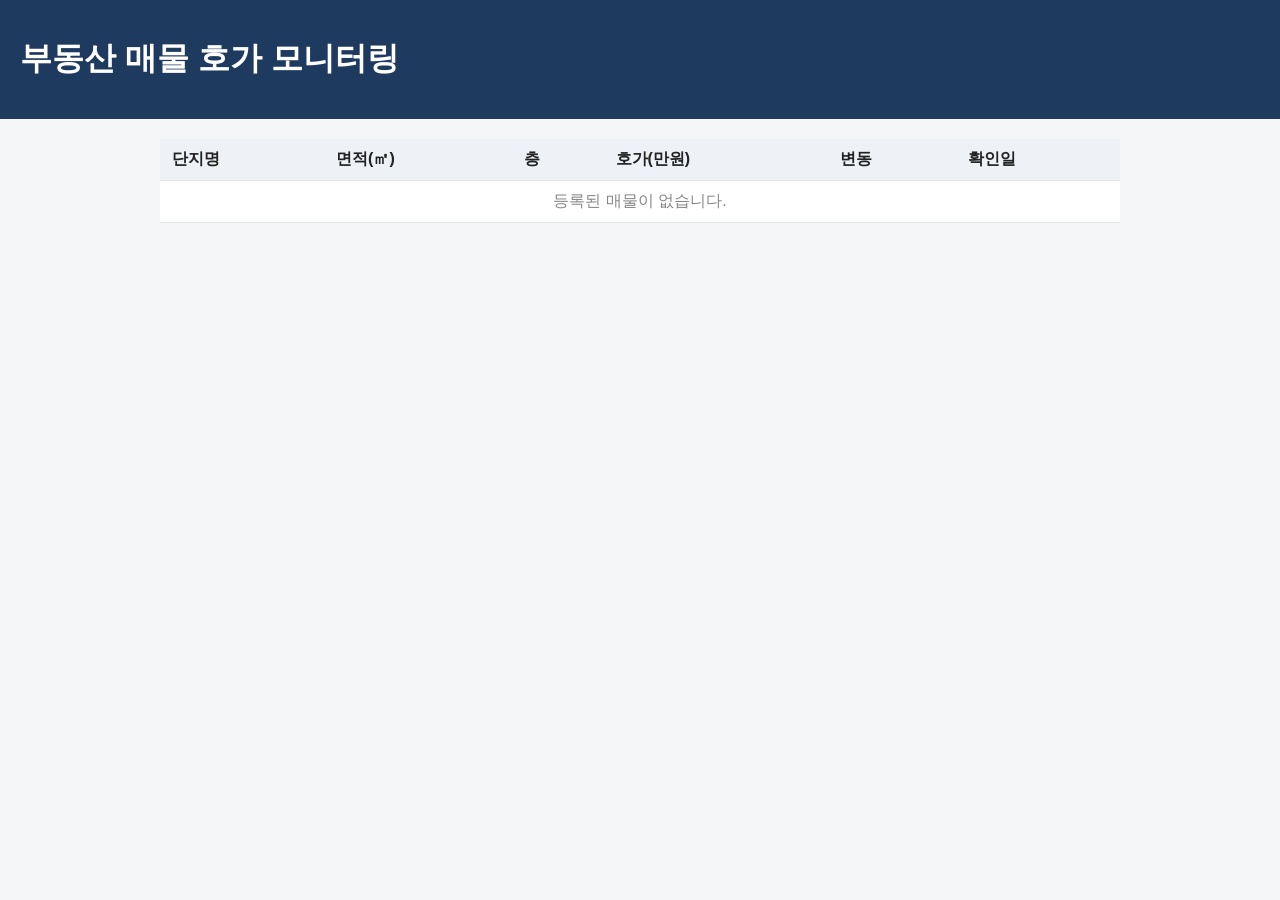
==== index.html @ 5977726c "Add basic index.html for listing price monitor Co-Authored-By: Claude Sonnet 5.5 <noreply@anthropic." ====
<!DOCTYPE html>
<html lang="ko">
<head>
  <meta charset="UTF-8">
  <meta name="viewport" content="width=device-width, initial-scale=1.0">
  <title>부동산 매물 호가 모니터링</title>
  <style>
    body { font-family: -apple-system, "Noto Sans KR", sans-serif; margin: 0; background: #f5f6f8; color: #222; }
    header { background: #1f3a5f; color: #fff; padding: 16px 20px; }
    main { max-width: 960px; margin: 20px auto; padding: 0 16px; }
    table { width: 100%; border-collapse: collapse; background: #fff; }
    th, td { padding: 10px 12px; border-bottom: 1px solid #e3e5e8; text-align: left; }
    th { background: #eef1f5; }
    .empty { text-align: center; color: #888; }
  </style>
</head>
<body>
  <header>
    <h1>부동산 매물 호가 모니터링</h1>
  </header>
  <main>
    <table>
      <thead>
        <tr><th>단지명</th><th>면적(㎡)</th><th>층</th><th>호가(만원)</th><th>변동</th><th>확인일</th></tr>
      </thead>
      <tbody>
        <tr><td colspan="6" class="empty">등록된 매물이 없습니다.</td></tr>
      </tbody>
    </table>
  </main>
</body>
</html>
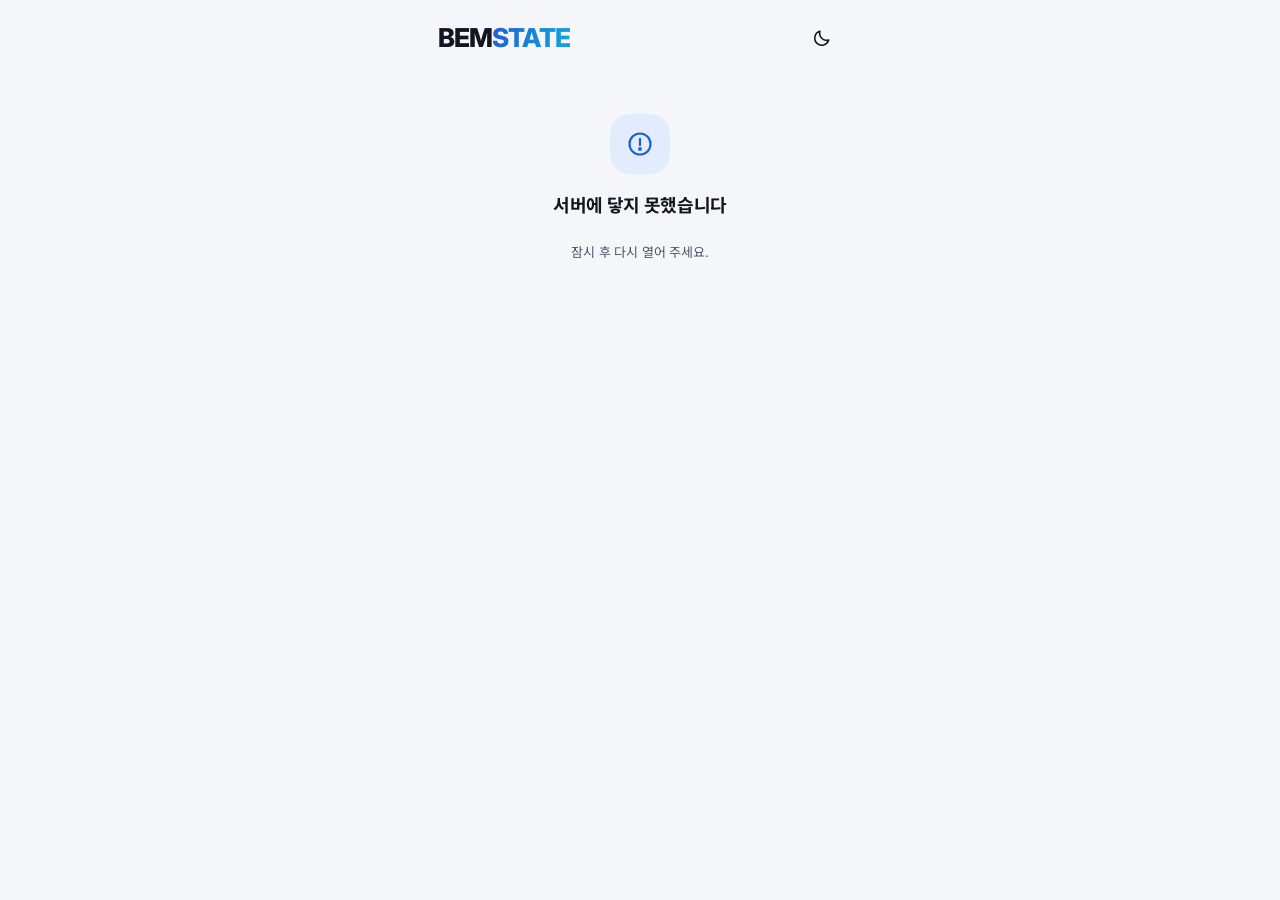
==== commit 66e5cb7c: "Build BEMSTATE: twice-daily asking-price snapshots for watched complexes BEMTRIP-style UI (shared co" ====
--- a/index.html
+++ b/index.html
@@ -1,32 +1,47 @@
-<!DOCTYPE html>
+<!doctype html>
 <html lang="ko">
 <head>
-  <meta charset="UTF-8">
-  <meta name="viewport" content="width=device-width, initial-scale=1.0">
-  <title>부동산 매물 호가 모니터링</title>
-  <style>
-    body { font-family: -apple-system, "Noto Sans KR", sans-serif; margin: 0; background: #f5f6f8; color: #222; }
-    header { background: #1f3a5f; color: #fff; padding: 16px 20px; }
-    main { max-width: 960px; margin: 20px auto; padding: 0 16px; }
-    table { width: 100%; border-collapse: collapse; background: #fff; }
-    th, td { padding: 10px 12px; border-bottom: 1px solid #e3e5e8; text-align: left; }
-    th { background: #eef1f5; }
-    .empty { text-align: center; color: #888; }
-  </style>
+<meta charset="utf-8">
+<meta name="viewport" content="width=device-width, initial-scale=1, viewport-fit=cover">
+<meta name="color-scheme" content="light dark">
+<meta name="theme-color" content="#F4F6FA" media="(prefers-color-scheme: light)">
+<meta name="theme-color" content="#0D1016" media="(prefers-color-scheme: dark)">
+<meta name="apple-mobile-web-app-capable" content="yes">
+<meta name="apple-mobile-web-app-title" content="BEMSTATE">
+<meta name="apple-mobile-web-app-status-bar-style" content="default">
+<title>BEMSTATE</title>
+<meta name="description" content="BEMSTATE — 관심 단지의 호가를 하루 두 번 기록합니다.">
+<!-- The web fonts must never hold up the first paint: the stack falls back to
+     the system font, and the page swaps when they arrive. -->
+<link rel="preconnect" href="https://fonts.googleapis.com">
+<link rel="preconnect" href="https://fonts.gstatic.com" crossorigin>
+<link rel="stylesheet" media="print" onload="this.media='all'"
+      href="https://fonts.googleapis.com/css2?family=Inter:wght@400;500;600;700;800&family=Noto+Sans+KR:wght@400;500;600;700;800&display=swap">
+<noscript><link rel="stylesheet"
+      href="https://fonts.googleapis.com/css2?family=Inter:wght@400;500;600;700;800&family=Noto+Sans+KR:wght@400;500;600;700;800&display=swap"></noscript>
+<link rel="stylesheet" href="style/core.css">
+<link rel="stylesheet" href="style/estate.css">
 </head>
 <body>
-  <header>
-    <h1>부동산 매물 호가 모니터링</h1>
-  </header>
-  <main>
-    <table>
-      <thead>
-        <tr><th>단지명</th><th>면적(㎡)</th><th>층</th><th>호가(만원)</th><th>변동</th><th>확인일</th></tr>
-      </thead>
-      <tbody>
-        <tr><td colspan="6" class="empty">등록된 매물이 없습니다.</td></tr>
-      </tbody>
-    </table>
-  </main>
+<div class="app">
+  <!-- The waiting state is written here, not drawn by script: it is on screen
+       with the first paint. The first real render replaces it. -->
+  <div id="view">
+    <div class="pad">
+      <div class="page-head"><div class="page-title"><h1 class="brand"><span class="brand-a">BEM</span><span class="brand-b">STATE</span></h1></div></div>
+      <div class="trip-list">
+        <div class="trip-card ghost">
+          <span class="bar bar-s"></span><span class="bar bar-m"></span><span class="bar bar-l"></span>
+        </div>
+        <div class="trip-card ghost">
+          <span class="bar bar-s"></span><span class="bar bar-m"></span><span class="bar bar-l"></span>
+        </div>
+      </div>
+    </div>
+  </div>
+</div>
+<div id="overlay"></div>
+<div class="toast" id="toast"></div>
+<script type="module" src="app.js"></script>
 </body>
 </html>
--- a/style/core.css
+++ b/style/core.css
@@ -0,0 +1,881 @@
+:root{
+    /* 글씨는 고딕 하나. 라틴과 숫자는 Inter, 한글은 Noto Sans KR이 맡는다.
+       시각처럼 자리가 맞아야 하는 숫자는 같은 글꼴의 고정폭 숫자(tnum)로 쓴다. */
+    --sans: "Inter", "Noto Sans KR", system-ui, -apple-system, "Apple SD Gothic Neo", sans-serif;
+    --mono: var(--sans);
+    --ease: cubic-bezier(0.2, 0, 0, 1);
+    --paper: #F4F6FA;
+    --surface: #FFFFFF;
+    --surface-2: #EBEFF5;
+    --surface-3: #DDE3EC;
+    --ink: #111620;
+    --ink-soft: #4D5666;
+    --ink-faint: #687182;
+    --line: #E1E6EE;
+    --line-strong: #C5CCD8;
+
+    --signal: #1F5FD6;
+    --signal-soft: #E2ECFC;
+    --signal-tint: rgba(31, 95, 214, 0.07);
+    --on-signal: #FFFFFF;
+    --travel: #9A6224;
+    --travel-soft: #F7E7D3;
+    --danger: #A32C22;
+    --danger-line: #E6BDB7;
+    --danger-on-ink: #FF9E92;   /* 토스트는 바탕이 뒤집혀 있다 — 그 위에서 읽히는 빨강 */
+
+    --c-air: #3E6FA8;
+    --c-move: #667A86;
+    --c-food: #B26A22;
+    --c-shop: #9B3F6A;
+    --c-stay: #157F6C;
+    --c-free: #6B54B5;
+    --c-todo: #6E7671;
+    --c-sight: #2F7D55;
+    --c-etc: #6E7583;
+
+    --brand-1: #1F5FD6;
+    --brand-2: #12A6DA;
+
+    --toast-bg: var(--surface);
+    --ok: #1E8A57;
+    --warn: #B4690A;
+
+    --shadow: rgba(18, 22, 32, 0.10);
+    --shadow-soft: rgba(18, 22, 32, 0.04);
+    --scrim: rgba(14, 16, 24, 0.40);
+
+    --safe-b: env(safe-area-inset-bottom, 0px);
+    --safe-t: env(safe-area-inset-top, 0px);
+  }
+
+  @media (prefers-color-scheme: dark){
+    :root:not([data-theme="light"]){
+      --paper: #0D1016;
+      --surface: #151A22;
+      --surface-2: #1C222C;
+      --surface-3: #27303C;
+      --ink: #E8ECF3;
+      --ink-soft: #9EA8B7;
+      --ink-faint: #707A8A;
+      --line: #212833;
+      --line-strong: #36404E;
+
+      --signal: #5FA3FF;
+      --signal-soft: #132A4D;
+      --signal-tint: rgba(95, 163, 255, 0.13);
+      --on-signal: #04152F;
+      --travel: #E3A96C;
+      --travel-soft: #3D2F1C;
+      --danger: #FF9E92;
+      --danger-line: #56302C;
+      --danger-on-ink: #A32C22;
+
+      --c-air: #8FB8E8;
+      --c-move: #A3B2BC;
+      --c-food: #E3A96C;
+      --c-shop: #E38BB4;
+      --c-stay: #5FD3C0;
+      --c-free: #AE9BF0;
+      --c-todo: #9DA9A3;
+      --c-sight: #7FD6A3;
+      --c-etc: #9AA2B1;
+
+      --brand-1: #6AAEFF;
+      --brand-2: #5FE0F0;
+
+      --toast-bg: var(--surface-3);
+      --ok: #5FD39A;
+      --warn: #F0B35C;
+
+      --shadow: rgba(0, 0, 0, 0.5);
+      --shadow-soft: rgba(0, 0, 0, 0.2);
+      --scrim: rgba(0, 0, 0, 0.58);
+    }
+  }
+  :root[data-theme="dark"]{
+    --paper: #0D1016;
+    --surface: #151A22;
+    --surface-2: #1C222C;
+    --surface-3: #27303C;
+    --ink: #E8ECF3;
+    --ink-soft: #9EA8B7;
+    --ink-faint: #707A8A;
+    --line: #212833;
+    --line-strong: #36404E;
+
+    --signal: #5FA3FF;
+    --signal-soft: #132A4D;
+    --signal-tint: rgba(95, 163, 255, 0.13);
+    --on-signal: #04152F;
+    --travel: #E3A96C;
+    --travel-soft: #3D2F1C;
+    --danger: #FF9E92;
+    --danger-line: #56302C;
+    --danger-on-ink: #A32C22;
+
+    --c-air: #8FB8E8;
+    --c-move: #A3B2BC;
+    --c-food: #E3A96C;
+    --c-shop: #E38BB4;
+    --c-stay: #5FD3C0;
+    --c-free: #AE9BF0;
+    --c-todo: #9DA9A3;
+    --c-sight: #7FD6A3;
+    --c-etc: #9AA2B1;
+
+    --brand-1: #6AAEFF;
+    --brand-2: #5FE0F0;
+
+    --toast-bg: var(--surface-3);
+    --ok: #5FD39A;
+    --warn: #F0B35C;
+
+    --shadow: rgba(0, 0, 0, 0.5);
+    --shadow-soft: rgba(0, 0, 0, 0.2);
+    --scrim: rgba(0, 0, 0, 0.58);
+  }
+
+  *{ box-sizing: border-box; -webkit-tap-highlight-color: transparent; }
+  button, label, a, summary{ touch-action: manipulation; }
+
+  html{ height: 100%; -webkit-text-size-adjust: 100%; text-size-adjust: 100%; }
+  body{
+    min-height: 100%;
+    margin: 0;
+    background: var(--paper);
+    color: var(--ink);
+    font-family: var(--sans);
+    font-size: 15px;
+    line-height: 1.55;
+    letter-spacing: -0.012em;
+    -webkit-font-smoothing: antialiased; -moz-osx-font-smoothing: grayscale;
+    text-rendering: optimizeLegibility;
+    display: flex;
+    justify-content: center;
+    /* the page scrolls one way only */
+    overflow-x: hidden;
+  }
+
+  .app{ width: 100%; max-width: 440px; min-width: 0; background: var(--paper); }
+  .mono{ font-family: var(--mono); font-variant-numeric: tabular-nums; }
+  .icon{ width: 22px; height: 22px; display: block; flex-shrink: 0; }
+
+  /* No app bar and no back button: the title line carries the only control,
+     so the screen starts at the content. */
+  .icon-btn{
+    width: 40px; height: 40px;
+    border: none; background: transparent; color: var(--ink);
+    border-radius: 20px;
+    display: flex; align-items: center; justify-content: center;
+    cursor: pointer; flex-shrink: 0;
+  }
+  .icon-btn:hover{ background: var(--surface-2); }
+  .icon-btn:focus-visible{ outline: 2px solid var(--signal); outline-offset: 2px; }
+  .icon-btn .icon{ width: 20px; height: 20px; }
+
+/* ---------- touch ---------- */
+  /* Material's press: ink spreads from the point the finger landed on and
+     fades when it lifts. Anything with .rip hosts it.
+     The ink MUST be out of flow — a static one would resize its button
+     mid-tap, and the browser would hand the click to the parent. */
+  .rip{ position: relative; overflow: hidden; isolation: isolate; }
+  .rip > .ink{
+    position: absolute; border-radius: 50%; pointer-events: none;
+    background: currentColor; opacity: 0.12;
+    transform: scale(0);
+    animation: ink-in 420ms cubic-bezier(0.2, 0, 0.1, 1) forwards;
+    z-index: 0;
+  }
+  .rip > .ink.out{
+    animation: ink-in 420ms cubic-bezier(0.2, 0, 0.1, 1) forwards,
+               ink-out 280ms ease-out forwards;
+  }
+  @keyframes ink-in{ to{ transform: scale(1); } }
+  @keyframes ink-out{ to{ opacity: 0; } }
+  .rip > *:not(.ink){ position: relative; z-index: 1; }
+
+  /* a press also sinks, which reads as weight rather than as a highlight */
+  /* 눌리면 살짝 가라앉고, 색은 한 번에 바뀌지 않고 번지듯 옮겨 간다 */
+  .btn, .trip-open, .kakao, .daybtn, .chip, .pick, .tab, .check, .quietbtn, .linkbtn,
+  .icon-btn, .btn-text, .addcard, .trip-pin, .theme-row, .routerow, .rowbtn, .timebox, .attpick button{
+    transition: transform 140ms var(--ease), background-color 180ms ease, color 180ms ease,
+                border-color 180ms ease, box-shadow 180ms ease, opacity 180ms ease;
+  }
+  .btn:active, .trip-open:active, .kakao:active, .addcard:active, .theme-row:active,
+  .routerow:active{ transform: scale(0.985); }
+  .pick:active, .chip:active, .daybtn:active, .check:active, .btn-text:active,
+  .icon-btn:active, .trip-pin:active, .quietbtn:active{ transform: scale(0.95); }
+
+  @media (prefers-reduced-motion: reduce){
+    .rip > .ink{ animation-duration: 1ms; }
+    .btn:active, .trip-open:active, .kakao:active, .addcard:active, .theme-row:active, .routerow:active,
+    .pick:active, .chip:active, .daybtn:active, .check:active, .btn-text:active,
+    .icon-btn:active, .trip-pin:active, .quietbtn:active{ transform: none; }
+  }
+
+/* ---------- the page ---------- */
+  .pad{ padding: calc(var(--safe-t) + 18px) 18px 0; }
+  /* BEMTRIP — 앞은 글자색, 뒤는 이름의 색. 색은 토큰에서만 온다. */
+  .brand{
+    margin: 0; font-size: 25px; font-weight: 800; line-height: 1.1;
+    letter-spacing: -0.035em; white-space: nowrap;
+  }
+  .brand-a{ color: var(--ink); }
+  .brand-b{
+    color: var(--brand-1);
+    background: linear-gradient(100deg, var(--brand-1), var(--brand-2));
+    -webkit-background-clip: text; background-clip: text;
+    -webkit-text-fill-color: transparent;
+  }
+  .build-stamp{ margin: 18px 0 30px; font-size: 10.5px; color: var(--ink-faint); text-align: center; }
+  .account-row{ display: flex; justify-content: center; gap: 4px; margin-top: 26px; flex-wrap: wrap; }
+  .linkbtn{
+    display: inline-flex; align-items: center; gap: 6px;
+    border: none; background: transparent; color: var(--ink-faint);
+    font: inherit; font-size: 12.5px; font-weight: 600;
+    padding: 9px 14px; border-radius: 999px; cursor: pointer;
+  }
+  .linkbtn .icon, .linkbtn .kakao-mark{ width: 15px; height: 15px; }
+  .linkbtn:hover{ color: var(--signal); background: var(--surface-2); }
+  .linkbtn:focus-visible{ outline: 2px solid var(--signal); outline-offset: 1px; }
+
+
+/* ---------- sheets & dialogs ---------- */
+  .scrim{
+    position: fixed; top: 0; left: 0; right: 0; bottom: 0;
+    background: var(--scrim);
+    display: flex; align-items: flex-end; justify-content: center; z-index: 50;
+  }
+  .scrim.mid{ align-items: center; padding: 20px; }
+  .sheet{
+    width: 100%; max-width: 440px; min-width: 0;
+    background: var(--paper);
+    border-radius: 26px 26px 0 0;
+    max-height: 90vh;
+    display: flex; flex-direction: column;
+    box-shadow: 0 -12px 40px -8px var(--shadow);
+    overflow: hidden;
+  }
+  @supports (max-height: 90dvh){ .sheet{ max-height: 90dvh; } }
+  .sheet-grip{ width: 34px; height: 4px; border-radius: 2px; background: var(--line-strong); margin: 10px auto 0; flex-shrink: 0; }
+  .sheet-head{ display: flex; align-items: center; gap: 8px; padding: 10px 12px 10px 18px; flex-shrink: 0; }
+  .sheet-title{ flex: 1; min-width: 0; font-size: 18px; font-weight: 700; margin: 0; letter-spacing: -0.025em; }
+  .sheet-sub{ font-size: 11.5px; color: var(--ink-faint); margin: 1px 0 0; overflow: hidden; text-overflow: ellipsis; white-space: nowrap; }
+  .sheet-body{
+    flex: 1; min-height: 0;
+    overflow-y: auto; overflow-x: hidden;
+    -webkit-overflow-scrolling: touch;
+    padding: 6px 18px 8px;
+    overscroll-behavior: contain;
+  }
+  /* 아래 단추 줄이 없는 창은 내용이 화면 끝에 붙지 않게 */
+  .sheet-body:last-child{ padding-bottom: calc(22px + var(--safe-b)); }
+  .sheet-body > .rowline{ padding: 12px 0; }
+  .sheet-body > .rowline .rowbody b{ display: flex; align-items: center; gap: 7px; }
+  .sheet-foot{
+    display: flex; gap: 8px; flex-shrink: 0;
+    padding: 12px 18px calc(14px + var(--safe-b));
+    border-top: 1px solid var(--line);
+    background: var(--paper);
+  }
+
+  .fld{ margin-bottom: 14px; }
+  .fld > label, .fld-col > label{
+    display: block; font-size: 12px; font-weight: 600; letter-spacing: -0.005em;
+    color: var(--ink-soft); margin-bottom: 6px;
+  }
+  .fld input, .fld textarea{
+    display: block; width: 100%; min-width: 0; max-width: 100%;
+    border: 1px solid var(--line-strong); border-radius: 12px;
+    font-family: inherit; font-size: 16px;
+    background: var(--surface); color: var(--ink);
+    /* iOS sizes date/time inputs from their own chrome; dropping it lets the
+       box honour its container instead. */
+    -webkit-appearance: none;
+    appearance: none;
+    transition: border-color 180ms ease, box-shadow 180ms ease;
+  }
+  /* one fixed height for every single-line control, so a box never changes
+     size with what is (or is not) typed in it */
+  .fld input{ height: 47px; padding: 0 13px; }
+  /* 여러 줄 칸은 한 줄 높이에서 시작해 적는 만큼 자란다 (grow) */
+  .fld textarea{ resize: none; min-height: 47px; padding: 11px 13px; line-height: 1.5; overflow-y: auto; }
+  .fld textarea[rows="2"]{ min-height: 72px; }
+  .fld input::placeholder, .fld textarea::placeholder{ color: var(--ink-faint); opacity: 0.75; }
+  /* 비었거나 틀린 칸 */
+  .fld input.bad, .fld textarea.bad, .pickbox.bad, .timebox.bad{
+    border-color: var(--danger);
+    box-shadow: 0 0 0 3px color-mix(in srgb, var(--danger) 16%, transparent);
+    animation: nudge 280ms var(--ease);
+  }
+  @keyframes nudge{ 25%{ transform: translateX(-4px); } 60%{ transform: translateX(3px); } }
+  @media (prefers-reduced-motion: reduce){ .bad{ animation: none !important; } }
+  .fld input:focus, .fld textarea:focus{
+    outline: none; border-color: var(--signal);
+    box-shadow: 0 0 0 3px color-mix(in srgb, var(--signal) 18%, transparent);
+  }
+  .fld-hint{ font-size: 11.5px; color: var(--ink-faint); margin: 6px 0 0; }
+
+  .fld-row{ display: flex; gap: 10px; }
+  .fld-col{ flex: 1 1 0; min-width: 0; }
+  /* just wide enough for one emoji — it must never crowd the name beside it */
+  .flag-col{ flex: 0 0 74px; width: 74px; }
+  .flag-col input{ text-align: center; }
+
+  /* Date and time inputs are drawn by the platform: iOS sizes them from their
+     own text (so an empty one and a filled one differ) and parks the value at
+     the top of the box. So the box paints the value itself as ordinary text,
+     and the real input lies invisible on top of it — the native picker still
+     opens on tap, but nothing about the platform's rendering reaches layout. */
+  .pickbox{
+    position: relative;
+    /* 값은 칸 한가운데. "--:--"가 왼쪽에 붙어 있으면 두 칸이 어긋나 보인다. */
+    display: flex; align-items: center; justify-content: center;
+    width: 100%; height: 47px; padding: 0 13px;
+    border: 1px solid var(--line-strong); border-radius: 12px;
+    background: var(--surface);
+    overflow: hidden;
+  }
+  .pickbox:focus-within{ border-color: var(--signal); }
+  .pickbox .pickval{
+    font-family: var(--mono); font-variant-numeric: tabular-nums;
+    font-size: 16px; color: var(--ink);
+    line-height: 1; white-space: nowrap; text-align: center;
+  }
+  .pickbox.blank .pickval{ color: var(--ink-faint); }
+  /* 시각을 고르는 칸. 누르면 휠이 열린다. */
+  .timebox{
+    display: flex; align-items: center; justify-content: center;
+    width: 100%; height: 47px; padding: 0 10px;
+    border: 1px solid var(--line-strong); border-radius: 12px;
+    background: var(--surface); cursor: pointer; overflow: hidden;
+  }
+  .timeval{ font-size: 16px; font-weight: 600; color: var(--ink); line-height: 1; }
+  .timebox.blank .timeval{ color: var(--ink-faint); }
+  .timebox:focus-visible{ outline: 2px solid var(--signal); outline-offset: 2px; }
+
+  /* 휠. 가운데 띠에 멈춘 것이 고른 것이다. */
+  .wheels{
+    position: relative; display: flex; align-items: center; justify-content: center;
+    gap: 4px; margin: 2px 0 6px;
+  }
+  .wheel-bar{
+    position: absolute; left: 8px; right: 8px; top: 50%; height: 38px;
+    transform: translateY(-50%); border-radius: 11px;
+    background: var(--surface-2); pointer-events: none;
+  }
+  .wheel{
+    position: relative; z-index: 1;
+    width: 92px; height: 190px; overflow-y: auto;
+    scroll-snap-type: y mandatory; overscroll-behavior: contain;
+    scrollbar-width: none; -webkit-overflow-scrolling: touch;
+  }
+  .wheel::-webkit-scrollbar{ display: none; }
+  .wheel-pad{ height: 76px; }          /* (190 - 38) / 2 */
+  .wheel-item{
+    height: 38px; line-height: 38px; scroll-snap-align: center; cursor: pointer;
+    font-family: var(--mono); font-variant-numeric: tabular-nums;
+    font-size: 19px; font-weight: 600; text-align: center; color: var(--ink-faint);
+    transition: color 0.12s ease, opacity 0.12s ease;
+    opacity: 0.55;
+  }
+  .wheel-item.on{ color: var(--ink); opacity: 1; }
+  .wheel-sep{
+    position: relative; z-index: 1;
+    font-family: var(--mono); font-variant-numeric: tabular-nums; font-size: 19px; font-weight: 600;
+    color: var(--ink-faint);
+  }
+  @media (prefers-reduced-motion: reduce){ .wheel{ scroll-behavior: auto; } }
+
+  .pickbox input{
+    position: absolute; top: 0; left: 0;
+    width: 100%; height: 100%; min-width: 0;
+    margin: 0; padding: 0; border: none;
+    opacity: 0;
+    background: transparent;
+    -webkit-appearance: none; appearance: none;
+  }
+
+  .pickrow{ display: flex; gap: 6px; flex-wrap: wrap; }
+  /* 고를 것이 많으면 한 줄로 흐른다. 창의 가장자리까지 닿아, 더 있다는 것이 보인다. */
+  .pickrow.scroll{
+    flex-wrap: nowrap; overflow-x: auto; margin: 0 -18px; padding: 0 18px 2px;
+    scrollbar-width: none; -webkit-overflow-scrolling: touch; scroll-snap-type: x proximity;
+  }
+  .pickrow.scroll::-webkit-scrollbar{ display: none; }
+  .pickrow.scroll .pick{ flex-shrink: 0; scroll-snap-align: center; }
+  .pick{
+    border: 1px solid var(--line-strong); border-radius: 999px;
+    background: transparent; color: var(--ink-soft);
+    font: inherit; font-size: 13px; font-weight: 600;
+    padding: 8px 13.5px; cursor: pointer; white-space: nowrap;
+  }
+  .pick[aria-pressed="true"]{ background: var(--signal); color: var(--on-signal); border-color: var(--signal); }
+  .pick:focus-visible{ outline: 2px solid var(--signal); outline-offset: 2px; }
+
+  .btn{
+    display: inline-flex; align-items: center; justify-content: center; gap: 7px;
+    border: none; border-radius: 999px; padding: 14px 20px;
+    font-family: inherit; font-size: 15px; font-weight: 600; cursor: pointer;
+  }
+  .btn-primary{
+    background: var(--signal); color: var(--on-signal); flex: 1;
+    box-shadow: 0 8px 18px -10px var(--signal);
+  }
+  .btn .icon{ width: 18px; height: 18px; }
+  
+  .btn-danger{ background: transparent; color: var(--danger); border: 1px solid var(--line-strong); }
+  .btn:focus-visible{ outline: 2px solid var(--signal); outline-offset: 2px; }
+
+  .attpick{ display: flex; gap: 7px; margin: 6px 0 14px; }
+  .attpick button{
+    flex: 1 1 0; min-width: 0;
+    border: 1px solid var(--line-strong); border-radius: 12px;
+    background: transparent; color: var(--ink-soft);
+    font: inherit; font-size: 13px; font-weight: 600;
+    padding: 11px 4px; cursor: pointer;
+    display: flex; align-items: center; justify-content: center; gap: 6px;
+  }
+  .attpick button .icon{ width: 15px; height: 15px; }
+  .attpick button[aria-pressed="true"]{ background: var(--signal); color: var(--on-signal); border-color: var(--signal); }
+
+  .attlist{ border-top: 1px solid var(--line); margin-top: 6px; }
+  .attlist-row{ display: flex; align-items: center; gap: 10px; padding: 10px 0; border-bottom: 1px solid var(--line); }
+  .attlist-row .att-thumb{ width: 44px; height: 44px; border-radius: 10px; }
+  .attlist-body{ flex: 1; min-width: 0; font-size: 13px; }
+  .attlist-body b{ display: block; font-weight: 600; overflow: hidden; text-overflow: ellipsis; white-space: nowrap; }
+  .attlist-body small{ display: block; font-size: 11px; color: var(--ink-faint); overflow: hidden; text-overflow: ellipsis; white-space: nowrap; }
+  .attlist-body p{ margin: 0; color: var(--ink-soft); white-space: pre-wrap; word-break: break-word; }
+
+  /* 가운데 뜨는 창. 글은 넉넉한 폭으로 한두 줄에 끝나고, 단추는 손가락 크기의
+     알약이다 — 하려는 일은 색으로, 물러서는 일은 옅은 면으로. */
+  .dialog{
+    background: var(--surface); border-radius: 22px; padding: 22px 20px 18px;
+    width: 100%; max-width: 380px;
+    border: 1px solid color-mix(in srgb, var(--line) 70%, transparent);
+    box-shadow: 0 28px 64px -16px var(--shadow), 0 2px 8px var(--shadow-soft);
+  }
+  .dialog h3{ margin: 0 2px 14px; font-size: 18px; font-weight: 700; letter-spacing: -0.025em; line-height: 1.35; }
+  .dialog-body{
+    font-size: 14px; line-height: 1.6; color: var(--ink-soft);
+    margin: -8px 2px 18px; word-break: keep-all;
+  }
+  .dialog .fld{ margin-bottom: 4px; }
+  .btn-text[disabled]{ opacity: 0.4; cursor: default; }
+  .dialog-actions{ display: flex; justify-content: flex-end; gap: 8px; align-items: center; margin-top: 16px; }
+  .dialog-actions .spacer{ flex: 1; }
+  .btn-text{
+    min-height: 44px; padding: 0 18px;
+    background: var(--surface-2); border: none; color: var(--ink);
+    font: inherit; font-size: 14.5px; font-weight: 600; cursor: pointer; border-radius: 13px;
+  }
+  .btn-text:hover{ background: var(--surface-3); }
+  .btn-text.go{ background: var(--signal); color: var(--on-signal); }
+  .btn-text.go:hover{ background: color-mix(in srgb, var(--signal) 88%, var(--ink)); }
+  .btn-text.danger{ background: color-mix(in srgb, var(--danger) 12%, transparent); color: var(--danger); }
+  .btn-text.danger:hover{ background: color-mix(in srgb, var(--danger) 18%, transparent); }
+  /* 묻는 창은 두 단추가 반씩 나눠 선다 */
+  .dialog.ask{ max-width: 360px; }
+  .dialog.ask .spacer{ display: none; }
+  .dialog.ask .btn-text{ flex: 1 1 0; }
+
+  .photoview{
+    position: fixed; top: 0; left: 0; right: 0; bottom: 0;
+    background: rgba(0,0,0,0.92);
+    display: flex; align-items: center; justify-content: center;
+    z-index: 80; padding: 16px;
+  }
+  .photoview img{ max-width: 100%; max-height: 100%; border-radius: 10px; }
+
+  /* 알림. 폭은 글이 정한다 — left:50%에 그냥 두면 화면 반쪽 폭에서 접혀 짧은 말도
+     두 줄이 된다. 그래서 max-content로 재고, 화면 폭에서 멈춘다.
+     바탕을 뒤집지 않고 화면 위에 한 겹 떠 있는 판으로 둔다. 되돌릴 수 있는 알림은
+     무엇을 했는지 아이콘 하나로 말하고, 되돌릴 수 있는 남은 시간을 밑줄이 줄어들며 보여준다. */
+  .toast{
+    --tone: var(--ink-soft);
+    position: fixed; left: 50%; bottom: calc(22px + var(--safe-b));
+    transform: translateX(-50%) translateY(16px) scale(0.96);
+    width: max-content; max-width: min(calc(100vw - 32px), 420px);
+    display: flex; align-items: center; gap: 12px;
+    /* color-mix를 모르는 브라우저는 앞줄의 불투명한 바탕을 그대로 쓴다. */
+    background: var(--toast-bg);
+    background: color-mix(in srgb, var(--toast-bg) 92%, transparent);
+    -webkit-backdrop-filter: blur(20px) saturate(1.5); backdrop-filter: blur(20px) saturate(1.5);
+    border: 1px solid var(--line);
+    color: var(--ink);
+    padding: 9px 9px 9px 10px; border-radius: 18px;
+    box-shadow: 0 22px 48px -16px var(--shadow), 0 4px 14px var(--shadow-soft);
+    font-size: 14px; font-weight: 600; line-height: 1.45; letter-spacing: -0.02em;
+    z-index: 90; opacity: 0; pointer-events: none; overflow: hidden;
+    transition: opacity 220ms ease, transform 340ms var(--ease);
+    text-align: left; word-break: keep-all;
+  }
+  .toast.show{ opacity: 1; transform: translateX(-50%) translateY(0) scale(1); }
+  .toast.plain{ padding: 12px 20px; text-align: center; font-weight: 500; }
+  .toast.delete{ --tone: var(--danger); }
+  /* 됐다는 알림은 초록 체크 — 체크는 그려지듯 나타난다 */
+  .toast.edit, .toast.done{ --tone: var(--ok); }
+  .toast.done, .toast.warn{ padding-right: 18px; }
+  /* 부탁이나 거절 — 틀린 것은 아니고, 봐달라는 뜻의 호박색 */
+  .toast.warn{ --tone: var(--warn); }
+  .toast.edit .toast-ic polyline, .toast.done .toast-ic polyline{
+    stroke-width: 2.4; stroke-dasharray: 22; stroke-dashoffset: 22;
+  }
+  .toast.show.edit .toast-ic polyline, .toast.show.done .toast-ic polyline{
+    animation: check-draw 380ms 120ms var(--ease) forwards;
+  }
+  @keyframes check-draw{ to{ stroke-dashoffset: 0; } }
+  .toast-ic{
+    flex-shrink: 0; width: 32px; height: 32px; border-radius: 11px;
+    display: flex; align-items: center; justify-content: center;
+    background: color-mix(in srgb, var(--tone) 13%, transparent); color: var(--tone);
+  }
+  .toast-ic .icon{ width: 16px; height: 16px; }
+  .toast .toast-msg{ flex: 1 1 auto; min-width: 0; padding: 2px 4px 2px 0; }
+  /* 토스트 자체는 끝까지 손가락을 막지 않는다. 받는 것은 떠 있는 동안의
+     되돌리기 단추 하나뿐이다 — 사라진 뒤에도 남아 있으면 그 아래가 눌리지 않는다. */
+  .toast .toast-do{ pointer-events: none; }
+  .toast.show .toast-do{ pointer-events: auto; }
+  /* 되돌리기는 무를 수 있다는 뜻이고, 무르는 쪽이 빨강이다 */
+  .toast .toast-do{
+    flex-shrink: 0; display: inline-flex; align-items: center; gap: 5px;
+    border: none; border-radius: 12px; cursor: pointer;
+    background: color-mix(in srgb, var(--danger) 10%, transparent);
+    color: var(--danger);
+    font: inherit; font-size: 13.5px; font-weight: 700; padding: 8px 13px 8px 11px;
+    transition: background-color 160ms ease, transform 140ms var(--ease);
+  }
+  .toast .toast-do .icon{ width: 15px; height: 15px; }
+  .toast .toast-do:hover{ background: color-mix(in srgb, var(--danger) 17%, transparent); }
+  .toast .toast-do:active{ transform: scale(0.95); }
+  /* 되돌릴 수 있는 남은 시간 */
+  .toast-bar{
+    position: absolute; left: 0; right: 0; bottom: 0; height: 2px;
+    background: var(--tone); opacity: 0.55; transform-origin: left center;
+    animation: toast-left linear forwards;
+  }
+  @keyframes toast-left{ from{ transform: scaleX(1); } to{ transform: scaleX(0); } }
+
+  .tabpad{ padding-bottom: calc(36px + var(--safe-b)); }
+  .tabpad > .card:first-child{ margin-top: 16px; }
+
+  /* 창이 떠 있는 동안: 뒤는 구르지 않고, 알림은 창의 단추 위로 올라선다 */
+  html.modal-open, html.modal-open body{ overflow: hidden; }
+  html.modal-open:has(.sheet-foot) .toast{ bottom: calc(104px + var(--safe-b)); }
+
+  @media (prefers-reduced-motion: reduce){
+    .toast{ transition: none; }
+    .toast-bar{ animation: none; opacity: 0; }
+    .toast .toast-ic polyline{ animation: none !important; stroke-dashoffset: 0 !important; }
+    .pulse-live i{ animation: none; }
+  }
+  [hidden]{ display: none !important; }
+  /* While a row is being dragged, nothing else on the page reacts to the
+     finger: no text selection, no iOS magnifier, no hover highlights. */
+  body.dragging-row{
+    user-select: none; -webkit-user-select: none; -webkit-touch-callout: none;
+    touch-action: none;            /* 끌고 있는 동안에는 화면이 따라 움직이지 않는다 */
+  }
+
+/* ---------- cards ---------- */
+  /* 카드마다 제 색을 하나 쥔다. 아이콘 · 머리말 · 강조가 전부 그 색에서
+     나오므로, 탭이 달라도 같은 체계로 보인다. 색은 토큰에서만 온다. */
+  .card{
+    --accent: var(--signal);
+    background: var(--surface); border: 1px solid var(--line);
+    border-radius: 20px; padding: 16px; margin: 0 18px 10px;
+    box-shadow: 0 1px 2px var(--shadow-soft);
+  }
+  .card.t-air{ --accent: var(--c-air); }
+  .card.t-stay{ --accent: var(--c-stay); }
+  .card.t-book{ --accent: var(--c-free); }
+  .card.t-link{ --accent: var(--signal); }
+  .card.t-pack{ --accent: var(--c-food); }   /* 숙소의 초록과 나란히 두면 구분이 안 된다 */
+  .card.t-note{ --accent: var(--c-move); }
+  .card.t-food{ --accent: var(--c-food); }
+  .card.t-shop{ --accent: var(--c-shop); }
+  .card-ic{
+    display: flex; align-items: center; justify-content: center; flex-shrink: 0;
+    width: 24px; height: 24px; border-radius: 8px;
+    background: color-mix(in srgb, var(--accent) 15%, transparent);
+    color: var(--accent);
+  }
+  .card-ic .icon{ width: 14px; height: 14px; }
+  .card.dashed{ background: transparent; border-style: dashed; box-shadow: none; }
+  .dangerfoot{ display: flex; justify-content: center; padding: 6px 18px 2px; }
+  .linkbtn.danger{ color: var(--ink-faint); }
+  .linkbtn.danger:hover{ color: var(--danger); background: transparent; }
+  .card-top{ display: flex; align-items: flex-start; gap: 10px; }
+  .card-name{ flex: 1; min-width: 0; font-size: 16px; font-weight: 700; margin: 0; word-break: keep-all; letter-spacing: -0.02em; }
+  .card-when{ font-size: 12px; color: var(--accent); font-weight: 700; margin: 0 0 3px; }
+  .card-row{ display: flex; align-items: center; gap: 8px; margin: -4px -6px 2px 0; }
+  .card-row .card-when{ flex: 1; min-width: 0; margin: 0; }
+  /* 이름 아래 첫 체크 줄은 이름에 붙지 않는다 */
+  .card-top + .rowline, .card-kind + .rowline{ margin-top: 12px; }
+  .card-when.undated{ color: var(--ink-faint); }
+  .card-head h3.undated{ color: var(--ink-faint); }
+  /* 쇼핑리스트를 더하는 자리 — 목록 바로 아래, 작게 */
+  .buyadd{ margin-top: 10px; }
+  /* '선택'이라 적힌 칸은 비워도 된다는 뜻이다 */
+  .opt{
+    display: inline-block; margin-left: 6px; padding: 1px 6px; border-radius: 6px;
+    font-size: 10.5px; font-weight: 600; vertical-align: 1px;
+    background: var(--surface-2); color: var(--ink-faint);
+  }
+  .card-kind{ font-size: 12.5px; color: var(--ink-soft); margin: 4px 0 0; }
+  .card-meta{ display: flex; align-items: center; gap: 6px; flex-wrap: wrap; margin-top: 10px; }
+  .card-empty{ font-size: 12.5px; color: var(--ink-faint); margin: 8px 0 2px; }
+
+  .card-head{ display: flex; align-items: center; gap: 8px; margin: 0 0 4px; }
+  .card-head h3{
+    flex: 1; min-width: 0; margin: 0;
+    font-family: var(--mono); font-variant-numeric: tabular-nums;
+    font-size: 12px; font-weight: 700; letter-spacing: 0.01em; color: var(--accent);
+  }
+  .card-n{
+    margin-left: 6px; padding: 1px 6px; border-radius: 6px;
+    font-size: 10.5px; color: var(--ink-faint);
+    background: var(--surface-2);
+  }
+  /* 줄 앞의 아이콘도 그 카드의 색을 따른다 */
+  .rowbtn > .icon{ color: var(--accent); flex-shrink: 0; }
+
+  .group-label{ display: flex; align-items: baseline; gap: 8px; padding: 20px 18px 8px; }
+  .group-label:has(.quickadd){ align-items: center; padding: 12px 12px 0 18px; }
+  .group-label h3{
+    font-size: 12px; font-weight: 700; letter-spacing: 0.04em;
+    text-transform: uppercase; color: var(--ink-faint); margin: 0;
+  }
+  .group-count{ font-size: 11px; color: var(--ink-faint); }
+
+
+/* ---------- rows inside cards ---------- */
+  .rowline{ display: flex; align-items: center; gap: 10px; border-top: 1px solid var(--line); }
+  .rowline:first-of-type{ margin-top: 10px; }
+  .rowbtn{
+    flex: 1; min-width: 0; display: flex; align-items: flex-start; gap: 10px;
+    border: none; background: transparent; color: inherit;
+    font: inherit; text-align: left; padding: 12px 0; cursor: pointer;
+  }
+  
+  .rowbtn > .icon{ width: 17px; height: 17px; color: var(--ink-faint); margin-top: 2px; }
+  .rowbody{ flex: 1; min-width: 0; }
+  .rowbody b{ display: block; font-size: 14px; font-weight: 600; word-break: keep-all; }
+  .rowbody small{ display: block; font-size: 12px; font-weight: 400; color: var(--ink-soft); margin-top: 2px; word-break: keep-all; }
+  .rowbody .lbl{ display: block; font-size: 11px; font-weight: 500; letter-spacing: 0.01em; color: var(--ink-faint); margin-bottom: 2px; }
+  .rowpen{ width: 13px; height: 13px; color: var(--ink-faint); opacity: 0.55; flex-shrink: 0; margin-top: 4px; }
+  .rowline.on .rowbody b{ text-decoration: line-through; color: var(--ink-faint); }
+
+  .airline-name{ color: var(--accent); font-weight: 700; }
+  .flightno{ font-family: var(--mono); font-variant-numeric: tabular-nums; font-weight: 600; color: var(--ink-soft); margin-left: 6px; font-size: 13px; }
+
+  .check{
+    width: 28px; height: 28px; flex-shrink: 0; margin-top: 9px;
+    border: 1.5px solid var(--line-strong); border-radius: 9px;
+    background: transparent; color: transparent;
+    display: flex; align-items: center; justify-content: center; cursor: pointer;
+  }
+  .check .icon{ width: 16px; height: 16px; }
+  .check[aria-pressed="true"]{ background: var(--signal); border-color: var(--signal); color: var(--on-signal); }
+  /* 체크하는 줄: 줄 전체가 체크이고, 끝의 연필이 수정이다 */
+  .checkrow .rowbtn{ align-items: center; gap: 12px; padding: 9px 0; }
+  .checkrow .check{ margin-top: 0; width: 26px; height: 26px; border-radius: 9px; transition: background-color 160ms ease, border-color 160ms ease; }
+  .checkrow .check .icon{ width: 15px; height: 15px; }
+  .checkrow.on .rowbody b{ font-weight: 500; }
+  .rowedit{ width: 36px; height: 36px; justify-content: center; padding: 0; flex-shrink: 0; margin-right: -8px; opacity: 0.7; }
+  .check:focus-visible{ outline: 2px solid var(--signal); outline-offset: 2px; }
+
+
+/* ---------- chips ---------- */
+  .chiprow{ display: flex; gap: 7px; padding: 16px 18px 2px; overflow-x: auto; }
+  .chiprow::-webkit-scrollbar{ display: none; }
+  .chip{
+    flex-shrink: 0;
+    border: 1px solid var(--line-strong); border-radius: 999px;
+    background: transparent; color: var(--ink-soft);
+    padding: 8px 15px; font: inherit; font-size: 13px; font-weight: 600; cursor: pointer;
+  }
+  .chip[aria-pressed="true"]{ background: var(--signal-soft); color: var(--signal); border-color: transparent; }
+  .chip:focus-visible{ outline: 2px solid var(--signal); outline-offset: 2px; }
+
+  .badge{
+    display: inline-flex; align-items: center; gap: 4px;
+    font-size: 11px; font-weight: 600;
+    padding: 3px 9px; border-radius: 8px;
+    background: var(--surface-2); color: var(--ink-soft);
+  }
+  /* 분류는 제 색으로 옅게 칠한다 — 글자색만 바뀌면 테두리뿐인 배지가 되어
+     주변보다 오히려 무거워 보인다. 색은 인라인으로 들어온 분류 색이다. */
+  .badge.cat{
+    background: color-mix(in srgb, currentColor 14%, transparent);
+    border: none; font-weight: 700;
+  }
+  .badge.tag{ background: var(--signal-soft); color: var(--signal); }
+  /* 다른 탭에서 온 것이라는 표시 */
+  .badge.from{
+    margin-left: 7px; font-size: 10px; font-weight: 700;
+    padding: 2px 7px; background: var(--surface-2); color: var(--ink-faint);
+  }
+  .card.mirrored{ border-style: dashed; }
+  .maplink{
+    display: inline-flex; align-items: center; gap: 4px;
+    font-size: 11px; font-weight: 600;
+    padding: 3px 9px; border-radius: 8px;
+    background: var(--surface-2); color: var(--ink-soft); text-decoration: none;
+  }
+  .maplink .icon{ width: 13px; height: 13px; }
+
+
+/* ---------- add affordances ---------- */
+  .addcard{
+    display: flex; align-items: center; justify-content: center; gap: 7px;
+    width: calc(100% - 36px); margin: 6px 18px 0;
+    border: 1px dashed var(--line-strong); border-radius: 16px;
+    background: transparent; color: var(--ink-faint);
+    font: inherit; font-size: 13.5px; font-weight: 600; padding: 15px; cursor: pointer;
+  }
+  .addcard .icon{ width: 16px; height: 16px; }
+  .addcard:hover{ color: var(--signal); border-color: var(--signal); background: var(--signal-tint); }
+
+
+/* ---------- attachments ---------- */
+  .att{ margin-top: 10px; display: flex; flex-direction: column; gap: 7px; }
+  .att-photos{ display: flex; gap: 6px; overflow-x: auto; padding-bottom: 2px; }
+  .att-photos::-webkit-scrollbar{ display: none; }
+  .att-thumb{
+    width: 68px; height: 68px; flex-shrink: 0;
+    border-radius: 12px; border: 1px solid var(--line);
+    background: var(--surface-2); object-fit: cover; cursor: pointer; padding: 0; display: block;
+  }
+  .att-note{
+    font-size: 12.5px; color: var(--ink-soft);
+    border-left: 2px solid var(--line-strong); padding: 1px 0 1px 10px;
+    white-space: pre-wrap; word-break: break-word;
+  }
+  .att-link{
+    display: inline-flex; align-items: center; gap: 6px;
+    align-self: flex-start; max-width: 100%;
+    background: var(--surface-2); color: var(--ink);
+    border-radius: 10px; padding: 7px 11px;
+    font-size: 12.5px; font-weight: 600; text-decoration: none;
+  }
+  .att-link .icon{ width: 14px; height: 14px; color: var(--signal); }
+  .att-link span{ overflow: hidden; text-overflow: ellipsis; white-space: nowrap; }
+
+  .quietbtn{
+    display: inline-flex; align-items: center; gap: 4px;
+    border: none; background: transparent; color: var(--ink-faint);
+    font: inherit; font-size: 12px; font-weight: 600;
+    min-height: 32px; padding: 6px 9px; cursor: pointer; border-radius: 10px;
+  }
+  .quietbtn .icon{ width: 14px; height: 14px; }
+  .quietbtn:hover{ color: var(--signal); background: var(--surface-2); }
+  .quietbtn:focus-visible{ outline: 2px solid var(--signal); outline-offset: 1px; }
+  .quietbtn.has{ color: var(--signal); }
+  /* 아이콘만 있는 단추 — 네모난 손가락 자리 */
+  .quietbtn.ico{ min-width: 32px; padding: 6px; justify-content: center; }
+  .quietbtn.ico .icon{ width: 15px; height: 15px; }
+  /* 줄 아래에 붙은 첨부 (정보 탭) */
+  .rowline > .tl-actions{ align-self: flex-start; margin: 8px -6px 0 0; gap: 0; }
+  .rowatt{ padding: 0 0 12px 27px; margin-top: -4px; }
+  .rowatt .att{ margin-top: 0; }
+
+
+  /* ---------- 창이 뜨고 질 때 ---------- */
+  /* 무엇이든 한 번에 튀어나오지 않는다. 바탕은 옅어지며 깔리고, 아래 창은 밑에서
+     올라오고, 가운데 창은 살짝 커지며 선다. 닫힐 때(.leaving)는 그 반대로 빠르게. */
+  @keyframes fade-in{ from{ opacity: 0; } }
+  @keyframes fade-out{ to{ opacity: 0; } }
+  @keyframes rise-in{ from{ transform: translateY(26px); opacity: 0.4; } }
+  @keyframes sink-out{ to{ transform: translateY(26px); opacity: 0; } }
+  @keyframes pop-in{ from{ transform: scale(0.94); opacity: 0; } }
+  @keyframes pop-out{ to{ transform: scale(0.96); opacity: 0; } }
+  .scrim, .photoview{ animation: fade-in 220ms ease-out; }
+  .scrim > .sheet{ animation: rise-in 320ms var(--ease); }
+  .scrim > .dialog{ animation: pop-in 240ms var(--ease); }
+  .scrim.leaving, .photoview.leaving{ animation: fade-out 170ms ease-in forwards; pointer-events: none; }
+  .scrim.leaving > .sheet{ animation: sink-out 170ms ease-in forwards; }
+  .scrim.leaving > .dialog{ animation: pop-out 170ms ease-in forwards; }
+  /* 탭을 옮기면 내용이 제자리에서 서서히 떠오른다. 움직이지는 않는다. */
+  .tab-in{ animation: fade-in 260ms ease-out; }
+  @media (prefers-reduced-motion: reduce){
+    .scrim, .photoview, .scrim > .sheet, .scrim > .dialog, .tab-in{ animation: none; }
+    .scrim.leaving, .photoview.leaving{ animation: fade-out 1ms forwards; }
+    .scrim.leaving > .sheet, .scrim.leaving > .dialog{ animation: none; }
+  }
+
+  /* ---------- 화면이 바뀔 때 ---------- */
+  /* 들어갈 때는 오른쪽에서, 나올 때는 왼쪽에서 — 손가락이 민 방향대로 */
+  @keyframes slide-in{ from{ opacity: 0; transform: translateX(16px); } }
+  @keyframes slide-back{ from{ opacity: 0; transform: translateX(-16px); } }
+  .slide-in{ animation: slide-in 230ms cubic-bezier(0.2, 0, 0.1, 1); }
+  .slide-back{ animation: slide-back 230ms cubic-bezier(0.2, 0, 0.1, 1); }
+  @media (prefers-reduced-motion: reduce){
+    .slide-in, .slide-back{ animation: none; }
+  }
+
+  /* ---------- waiting ---------- */
+  /* Shaped like what is coming, so the page does not jump when it arrives. */
+  .trip-card.ghost{ cursor: default; pointer-events: none; padding: 20px 16px; }
+  .bar{
+    display: block; height: 10px; border-radius: 5px;
+    background: var(--surface-2);
+    animation: breathe 1.4s ease-in-out infinite;
+  }
+  .bar-s{ width: 44px; height: 8px; }
+  .bar-m{ width: 52%; margin-top: 11px; height: 17px; }
+  .bar-l{ width: 72%; margin-top: 11px; }
+  .ghost .bar-m{ animation-delay: 0.1s; }
+  .ghost .bar-l{ animation-delay: 0.2s; }
+  @keyframes breathe{ 0%, 100%{ opacity: 1; } 50%{ opacity: 0.45; } }
+  @media (prefers-reduced-motion: reduce){ .bar{ animation: none; } }
+
+  /* ---------- the door ---------- */
+  .signin{
+    position: relative; overflow: hidden;
+    min-height: 100vh;
+    display: flex; flex-direction: column; justify-content: flex-end;
+    padding: 0 22px calc(44px + var(--safe-b));
+  }
+  @supports (min-height: 100dvh){ .signin{ min-height: 100dvh; } }
+
+  /* three soft lights, so the empty half of the screen is not just empty */
+  .signin-art{ position: absolute; inset: 0; pointer-events: none; }
+  .signin-art .orb{ position: absolute; border-radius: 50%; filter: blur(58px); opacity: 0.45; }
+  .orb-a{ width: 280px; height: 280px; top: -60px; left: -70px; background: var(--signal); }
+  .orb-b{ width: 240px; height: 240px; top: 14%; right: -90px; background: var(--brand-2); opacity: 0.30; }
+  .orb-c{ width: 320px; height: 320px; top: 32%; left: 10%; background: var(--c-air); opacity: 0.24; }
+  :root[data-theme="dark"] .signin-art .orb{ opacity: 0.32; }
+
+  .signin-main{ position: relative; }
+  .signin .brand{ font-size: 38px; margin: 0 0 26px; }
+  .kakao{
+    display: flex; align-items: center; justify-content: center; gap: 9px;
+    width: 100%; padding: 17px 20px;
+    background: #FEE500; color: rgba(0, 0, 0, 0.85);
+    border: none; border-radius: 16px;
+    font: inherit; font-size: 16px; font-weight: 700; cursor: pointer;
+    box-shadow: 0 6px 20px rgba(0, 0, 0, 0.10);
+  }
+  .kakao-mark{ width: 21px; height: 21px; display: block; }
+  .kakao:hover{ filter: brightness(0.97); }
+  .kakao:focus-visible{ outline: 2px solid var(--ink); outline-offset: 3px; }
+
+  /* ---------- nothing here yet ---------- */
+  /* 이름을 "blankstate"로 둔 이유: 짧은 .empty는 "값이 비었다"는 뜻으로 여기저기
+     붙어 다니는 말이라, 이 큰 여백이 엉뚱한 칸에 두 번이나 먹었다. */
+  .blankstate{ text-align: center; padding: 34px 6px 10px; }
+  .blankstate-mark{
+    width: 60px; height: 60px; margin: 0 auto 18px;
+    border-radius: 20px; display: flex; align-items: center; justify-content: center;
+    background: var(--signal-soft); color: var(--signal);
+  }
+  .blankstate-mark .icon{ width: 28px; height: 28px; }
+  .blankstate h2{ font-size: 18px; font-weight: 700; margin: 0 0 22px; letter-spacing: -0.02em; }
+  .blankstate p{ font-size: 13px; color: var(--ink-soft); margin: 0 0 22px; word-break: keep-all; }
+  .blankstate .btn{ width: 100%; }
+  .btn-quiet{
+    background: transparent; color: var(--ink-soft);
+    border: 1px solid var(--line-strong); margin-top: 8px;
+  }
--- a/style/estate.css
+++ b/style/estate.css
@@ -0,0 +1,173 @@
+/* BEMSTATE의 화면. 부품(창 · 단추 · 카드 · 알림)은 core.css에 있고, 여기는
+   관심 단지 목록과 단지 하나의 화면만 다룬다. 색은 토큰에서만 온다. */
+
+/* 오르면 빨강, 내리면 파랑 — 한국 시세표의 약속이다 */
+:root{
+  --up: #C4352B;
+  --down: #1F5FD6;
+}
+@media (prefers-color-scheme: dark){
+  :root:not([data-theme="light"]){ --up: #FF8F84; --down: #6AAEFF; }
+}
+:root[data-theme="dark"]{ --up: #FF8F84; --down: #6AAEFF; }
+
+/* ---------- the list ---------- */
+.page-head{ display: flex; align-items: center; gap: 4px; margin: 0 0 22px; }
+.page-title{ flex: 1; min-width: 0; }
+.page-title .brand{ font-size: 26px; }
+
+.trip-list{ display: flex; flex-direction: column; gap: 12px; }
+.trip-card{
+  position: relative;
+  background: var(--surface); border: 1px solid var(--line);
+  border-radius: 22px; overflow: hidden;
+  box-shadow: 0 1px 2px var(--shadow-soft), 0 8px 24px -16px var(--shadow);
+}
+.trip-open{
+  position: relative; z-index: 1;
+  display: flex; flex-direction: column;
+  width: 100%; padding: 17px 16px 14px;
+  background: transparent; border: none; border-radius: 22px;
+  font: inherit; color: inherit; text-align: left; cursor: pointer;
+}
+.trip-open:focus-visible{ outline: 2px solid var(--signal); outline-offset: 2px; }
+.trip-list .addcard{ width: 100%; margin: 0; }
+
+.watch-top{ display: flex; align-items: flex-start; gap: 10px; }
+.watch-id{ flex: 1; min-width: 0; display: flex; flex-direction: column; align-items: flex-start; gap: 5px; }
+.watch-name{ font-size: 19px; font-weight: 700; letter-spacing: -0.03em; line-height: 1.25; word-break: keep-all; }
+.sub-place{
+  display: inline-flex; align-items: center; gap: 3px;
+  font-size: 12.5px; font-weight: 600; color: var(--ink);
+  background: var(--surface-2);
+  padding: 3px 8px 3px 6px; border-radius: 8px;
+}
+.sub-pin{ width: 12px; height: 12px; color: var(--signal); flex-shrink: 0; }
+/* 평형이 그 카드의 이름표다 */
+.watch-type{
+  flex-shrink: 0; font-size: 11.5px; font-weight: 700; letter-spacing: -0.01em;
+  padding: 4px 10px; border-radius: 9px;
+  background: var(--signal-soft); color: var(--signal);
+}
+.watch-trade{
+  font-size: 11px; font-weight: 600; padding: 3px 8px; border-radius: 8px;
+  background: var(--surface-2); color: var(--ink-soft);
+}
+
+.watch-mid{ display: flex; align-items: flex-end; gap: 12px; margin-top: 14px; }
+.watch-price{ flex: 1; min-width: 0; }
+.watch-price .lbl{ display: block; font-size: 11px; font-weight: 600; color: var(--ink-faint); }
+.watch-price b{
+  display: block; font-size: 25px; font-weight: 800; letter-spacing: -0.035em; line-height: 1.2;
+  font-variant-numeric: tabular-nums;
+}
+.watch-price b.none{ font-size: 15px; font-weight: 600; color: var(--ink-faint); letter-spacing: -0.01em; }
+.spark{ flex-shrink: 0; width: 104px; height: 34px; overflow: visible; }
+.spark polyline{ fill: none; stroke: var(--ink-faint); stroke-width: 1.6; stroke-linecap: round; stroke-linejoin: round; }
+.spark circle{ fill: var(--signal); stroke: var(--surface); stroke-width: 2; }
+
+.watch-foot{
+  display: flex; align-items: center; gap: 8px; flex-wrap: wrap;
+  margin-top: 12px; padding-top: 11px; border-top: 1px solid var(--line);
+  font-size: 12.5px; color: var(--ink-soft);
+}
+.watch-foot b{ font-weight: 700; color: var(--ink); font-variant-numeric: tabular-nums; }
+.watch-when{
+  margin-left: auto; font-size: 11px; padding: 2px 7px; border-radius: 7px;
+  background: var(--surface-2); color: var(--ink-faint); font-variant-numeric: tabular-nums;
+}
+
+/* 달라진 만큼. 방향은 화살표가, 색은 그 다음에 말한다 */
+.chg{ font-size: 12px; font-weight: 700; font-variant-numeric: tabular-nums; white-space: nowrap; color: var(--ink-faint); }
+.chg.up{ color: var(--up); }
+.chg.down{ color: var(--down); }
+
+.store-note{ margin: 22px 0 0; font-size: 11px; color: var(--ink-faint); text-align: center; word-break: keep-all; }
+
+/* ---------- one watch ---------- */
+.hero{ padding: calc(var(--safe-t) + 16px) 18px 14px; }
+.hero-top{ display: flex; align-items: center; gap: 9px; }
+.hero-id{ flex: 1; min-width: 0; }
+.hero-back{ margin-left: -10px; margin-right: -2px; color: var(--ink-soft); }
+.hero-city{
+  font-size: 26px; font-weight: 800; letter-spacing: -0.04em;
+  margin: 0; line-height: 1.2; word-break: keep-all;
+}
+.hero-sub{ display: flex; align-items: center; gap: 6px; flex-wrap: wrap; margin-top: 8px; }
+
+.now{
+  margin-top: 16px; padding: 15px 16px 14px;
+  background: var(--surface); border: 1px solid var(--line); border-radius: 18px;
+}
+.now-label{
+  display: flex; align-items: center; gap: 8px;
+  font-size: 11px; font-weight: 700; letter-spacing: 0.02em; color: var(--signal);
+}
+.now-label .now-when{ margin-left: auto; font-weight: 500; color: var(--ink-soft); font-variant-numeric: tabular-nums; }
+.now-big{
+  display: flex; align-items: baseline; gap: 10px; flex-wrap: wrap; margin-top: 5px;
+}
+.now-big b{ font-size: 32px; font-weight: 800; letter-spacing: -0.035em; line-height: 1.15; font-variant-numeric: tabular-nums; }
+.now-big .chg{ font-size: 13.5px; }
+.now-stats{
+  display: flex; margin-top: 13px; padding-top: 12px; border-top: 1px solid var(--line);
+}
+.now-stats > div{ flex: 1 1 0; min-width: 0; }
+.now-stats .lbl{ display: block; font-size: 11px; font-weight: 500; color: var(--ink-faint); }
+.now-stats b{ display: block; font-size: 14.5px; font-weight: 700; letter-spacing: -0.02em; font-variant-numeric: tabular-nums; margin-top: 1px; }
+
+/* ---------- the chart ---------- */
+.chart-card{ margin-top: 16px; }
+.chart-wrap{ position: relative; margin-top: 8px; touch-action: pan-y; }
+.chart{ display: block; width: 100%; overflow: visible; }
+.chart .grid{ stroke: var(--line); stroke-width: 1; }
+.chart .tick{ font-size: 10.5px; fill: var(--ink-faint); font-variant-numeric: tabular-nums; font-family: var(--sans); }
+.chart .line{ fill: none; stroke: var(--signal); stroke-width: 2; stroke-linecap: round; stroke-linejoin: round; }
+.chart .dot{ fill: var(--signal); stroke: var(--surface); stroke-width: 2; }
+.chart .cross{ stroke: var(--line-strong); stroke-width: 1; }
+.chart-tip{
+  position: absolute; top: 0; pointer-events: none;
+  background: var(--toast-bg); border: 1px solid var(--line); border-radius: 11px;
+  box-shadow: 0 10px 24px -12px var(--shadow);
+  padding: 6px 10px; white-space: nowrap; z-index: 2;
+  font-size: 11px; color: var(--ink-soft); font-variant-numeric: tabular-nums;
+}
+.chart-tip b{ display: block; font-size: 13.5px; font-weight: 700; color: var(--ink); letter-spacing: -0.02em; }
+
+/* ---------- which snapshot ---------- */
+.slotrow{ padding-top: 14px; scrollbar-width: none; }
+.slotrow .chip{ font-variant-numeric: tabular-nums; }
+
+/* ---------- the 호가 list ---------- */
+.ask{ display: flex; align-items: flex-start; gap: 10px; padding: 11px 0; border-top: 1px solid var(--line); }
+.card-head + .ask{ border-top: none; padding-top: 6px; }
+.ask-price{
+  flex: 0 0 auto; min-width: 86px;
+  font-size: 15px; font-weight: 700; letter-spacing: -0.025em; font-variant-numeric: tabular-nums;
+}
+.ask-body{ flex: 1; min-width: 0; }
+.ask-body b{ display: block; font-size: 13.5px; font-weight: 600; }
+.ask-body small{
+  display: block; font-size: 12px; color: var(--ink-soft); margin-top: 1px;
+  overflow: hidden; text-overflow: ellipsis; white-space: nowrap;
+}
+.ask-mark{ flex-shrink: 0; display: flex; flex-direction: column; align-items: flex-end; gap: 3px; padding-top: 1px; }
+.badge.new{ background: color-mix(in srgb, var(--ok) 14%, transparent); color: var(--ok); font-weight: 700; }
+.card.gone .ask-price, .card.gone .ask-body b{ color: var(--ink-faint); text-decoration: line-through; }
+.card.gone{ --accent: var(--ink-faint); }
+
+/* ---------- adding a watch ---------- */
+.found{
+  display: flex; align-items: center; gap: 10px; width: 100%;
+  border: none; border-top: 1px solid var(--line); background: transparent; color: inherit;
+  font: inherit; text-align: left; padding: 12px 2px; cursor: pointer;
+}
+.found:first-child{ border-top: none; }
+.found .rowbody small{ overflow: hidden; text-overflow: ellipsis; white-space: nowrap; }
+.found > .icon{ width: 16px; height: 16px; color: var(--ink-faint); }
+.chosen{
+  display: flex; align-items: center; gap: 10px;
+  background: var(--surface); border: 1px solid var(--line); border-radius: 14px;
+  padding: 11px 8px 11px 14px; margin-bottom: 16px;
+}
+.pick .pick-n{ margin-left: 5px; font-weight: 500; opacity: 0.7; font-variant-numeric: tabular-nums; }
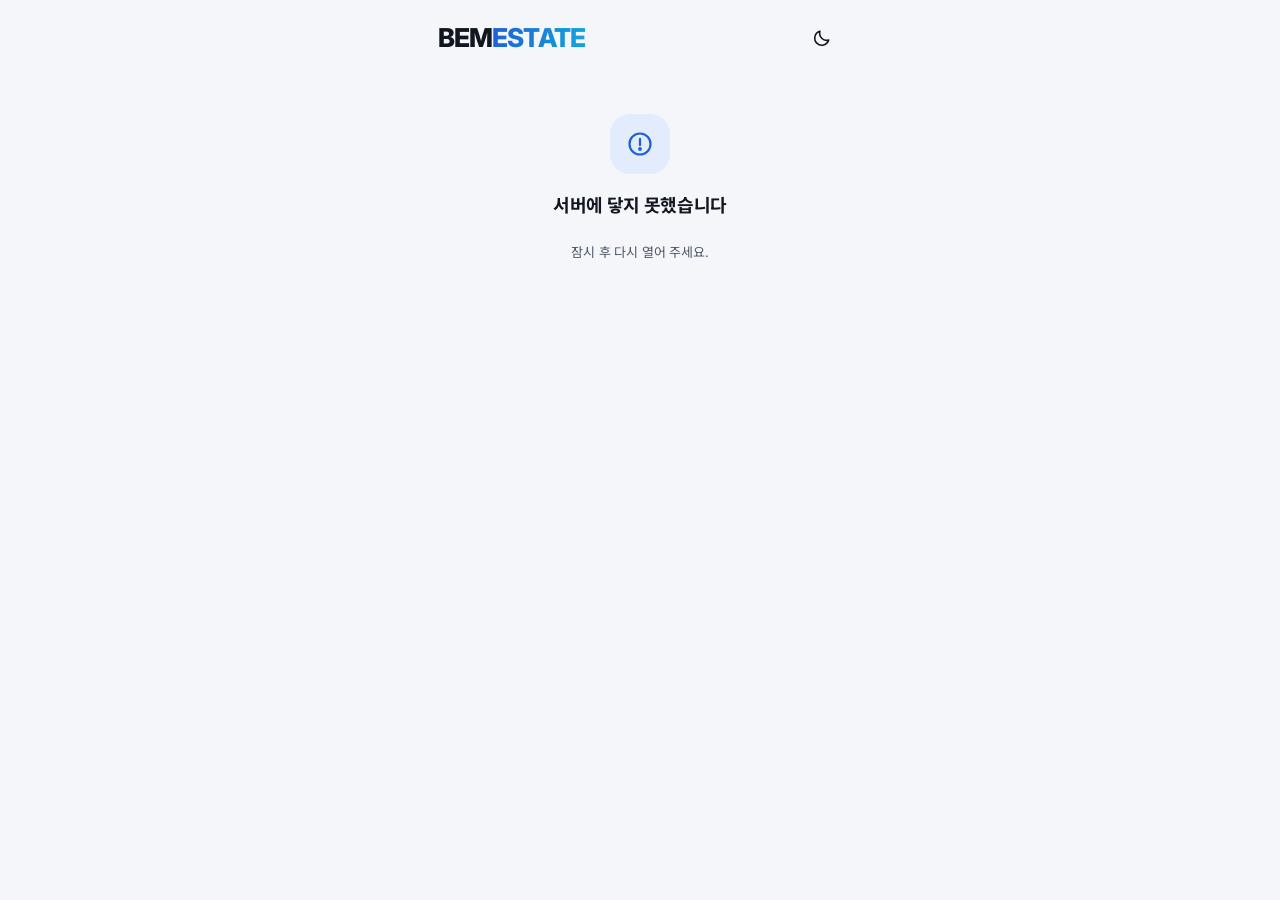
==== commit 13eed41d: "Rename to BEMESTATE, drop sign-in, add a Naver source The Naver collector makes plain requests and i" ====
--- a/index.html
+++ b/index.html
@@ -7,10 +7,10 @@
 <meta name="theme-color" content="#F4F6FA" media="(prefers-color-scheme: light)">
 <meta name="theme-color" content="#0D1016" media="(prefers-color-scheme: dark)">
 <meta name="apple-mobile-web-app-capable" content="yes">
-<meta name="apple-mobile-web-app-title" content="BEMSTATE">
+<meta name="apple-mobile-web-app-title" content="BEMESTATE">
 <meta name="apple-mobile-web-app-status-bar-style" content="default">
-<title>BEMSTATE</title>
-<meta name="description" content="BEMSTATE — 관심 단지의 호가를 하루 두 번 기록합니다.">
+<title>BEMESTATE</title>
+<meta name="description" content="BEMESTATE — 관심 단지의 호가를 하루 두 번 기록합니다.">
 <!-- The web fonts must never hold up the first paint: the stack falls back to
      the system font, and the page swaps when they arrive. -->
 <link rel="preconnect" href="https://fonts.googleapis.com">
@@ -28,7 +28,7 @@
        with the first paint. The first real render replaces it. -->
   <div id="view">
     <div class="pad">
-      <div class="page-head"><div class="page-title"><h1 class="brand"><span class="brand-a">BEM</span><span class="brand-b">STATE</span></h1></div></div>
+      <div class="page-head"><div class="page-title"><h1 class="brand"><span class="brand-a">BEM</span><span class="brand-b">ESTATE</span></h1></div></div>
       <div class="trip-list">
         <div class="trip-card ghost">
           <span class="bar bar-s"></span><span class="bar bar-m"></span><span class="bar bar-l"></span>
--- a/style/estate.css
+++ b/style/estate.css
@@ -1,4 +1,4 @@
-/* BEMSTATE의 화면. 부품(창 · 단추 · 카드 · 알림)은 core.css에 있고, 여기는
+/* BEMESTATE의 화면. 부품(창 · 단추 · 카드 · 알림)은 core.css에 있고, 여기는
    관심 단지 목록과 단지 하나의 화면만 다룬다. 색은 토큰에서만 온다. */
 
 /* 오르면 빨강, 내리면 파랑 — 한국 시세표의 약속이다 */
